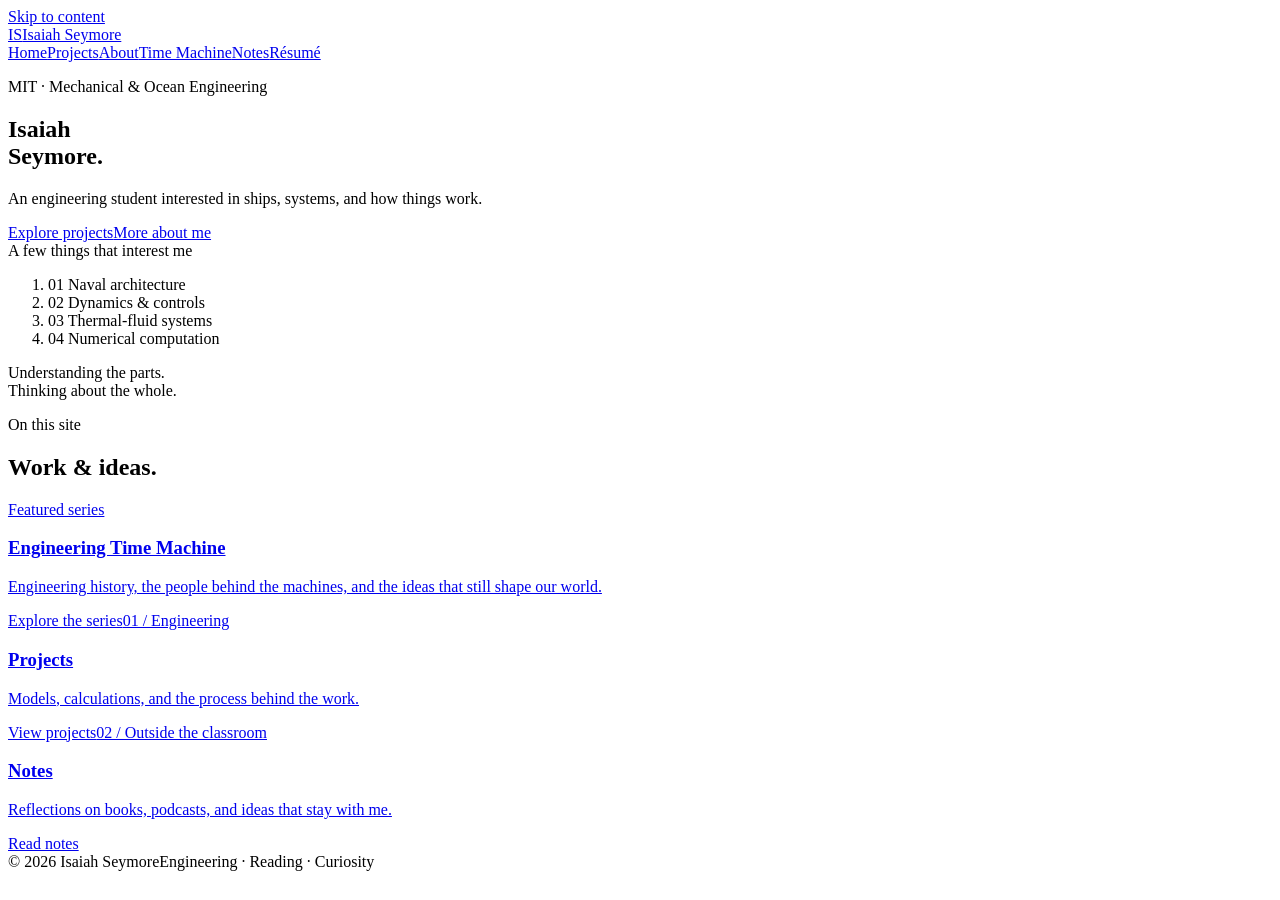
==== index.html @ 8a026915 "Add files via upload" ====
<!doctype html>
<html lang="en"><head><meta charset="utf-8"><meta name="viewport" content="width=device-width, initial-scale=1"><title>Home | Isaiah Seymore</title><meta name="description" content="Isaiah Seymore, Mechanical &amp; Ocean Engineering student at MIT. Engineering interests, projects, and notes."><meta name="theme-color" content="#102d44"><link rel="icon" href="assets/favicon.svg" type="image/svg+xml"><link rel="stylesheet" href="assets/style.css"><script src="assets/main.js" defer></script></head>
<body><a class="skip" href="#main">Skip to content</a><header class="site-header"><div class="shell header-inner"><a class="brand" href="index.html"><span class="monogram" aria-hidden="true">IS</span><span>Isaiah Seymore</span></a><button class="menu-toggle" aria-expanded="false" aria-controls="navigation" hidden>Menu</button><nav id="navigation" aria-label="Main navigation"><a href="index.html" aria-current="page">Home</a><a href="projects.html">Projects</a><a href="about.html">About</a><a href="engineering-time-machine.html">Time Machine</a><a href="notes.html">Notes</a><a href="resume.html">Résumé</a></nav></div></header>
<main id="main"><section class="hero"><div class="shell hero-grid"><div><p class="eyebrow">MIT · Mechanical & Ocean Engineering</p><h1>Isaiah<br>Seymore<span class="accent">.</span></h1><p class="intro">An engineering student interested in ships, systems, and how things work.</p><div class="actions"><a class="button" href="projects.html">Explore projects</a><a class="text-link" href="about.html">More about me</a></div></div><aside class="hero-aside"><span class="index-label">A few things that interest me</span><ol class="interest-list"><li><span>01</span> Naval architecture</li><li><span>02</span> Dynamics & controls</li><li><span>03</span> Thermal-fluid systems</li><li><span>04</span> Numerical computation</li></ol><p>Understanding the parts.<br>Thinking about the whole.</p></aside></div></section><section class="shell section"><div class="section-heading"><p class="eyebrow">On this site</p><h2>Work & ideas.</h2></div><div class="feature-grid"><a class="feature series-feature" href="engineering-time-machine.html"><span class="number">Featured series</span><h3>Engineering Time Machine</h3><p>Engineering history, the people behind the machines, and the ideas that still shape our world.</p><span class="feature-link">Explore the series</span></a><a class="feature" href="projects.html"><span class="number">01 / Engineering</span><h3>Projects</h3><p>Models, calculations, and the process behind the work.</p><span class="feature-link">View projects</span></a><a class="feature" href="notes.html"><span class="number">02 / Outside the classroom</span><h3>Notes</h3><p>Reflections on books, podcasts, and ideas that stay with me.</p><span class="feature-link">Read notes</span></a></div></section></main><footer class="shell"><span>© <span data-year>2026</span> Isaiah Seymore</span><span>Engineering · Reading · Curiosity</span></footer></body></html>
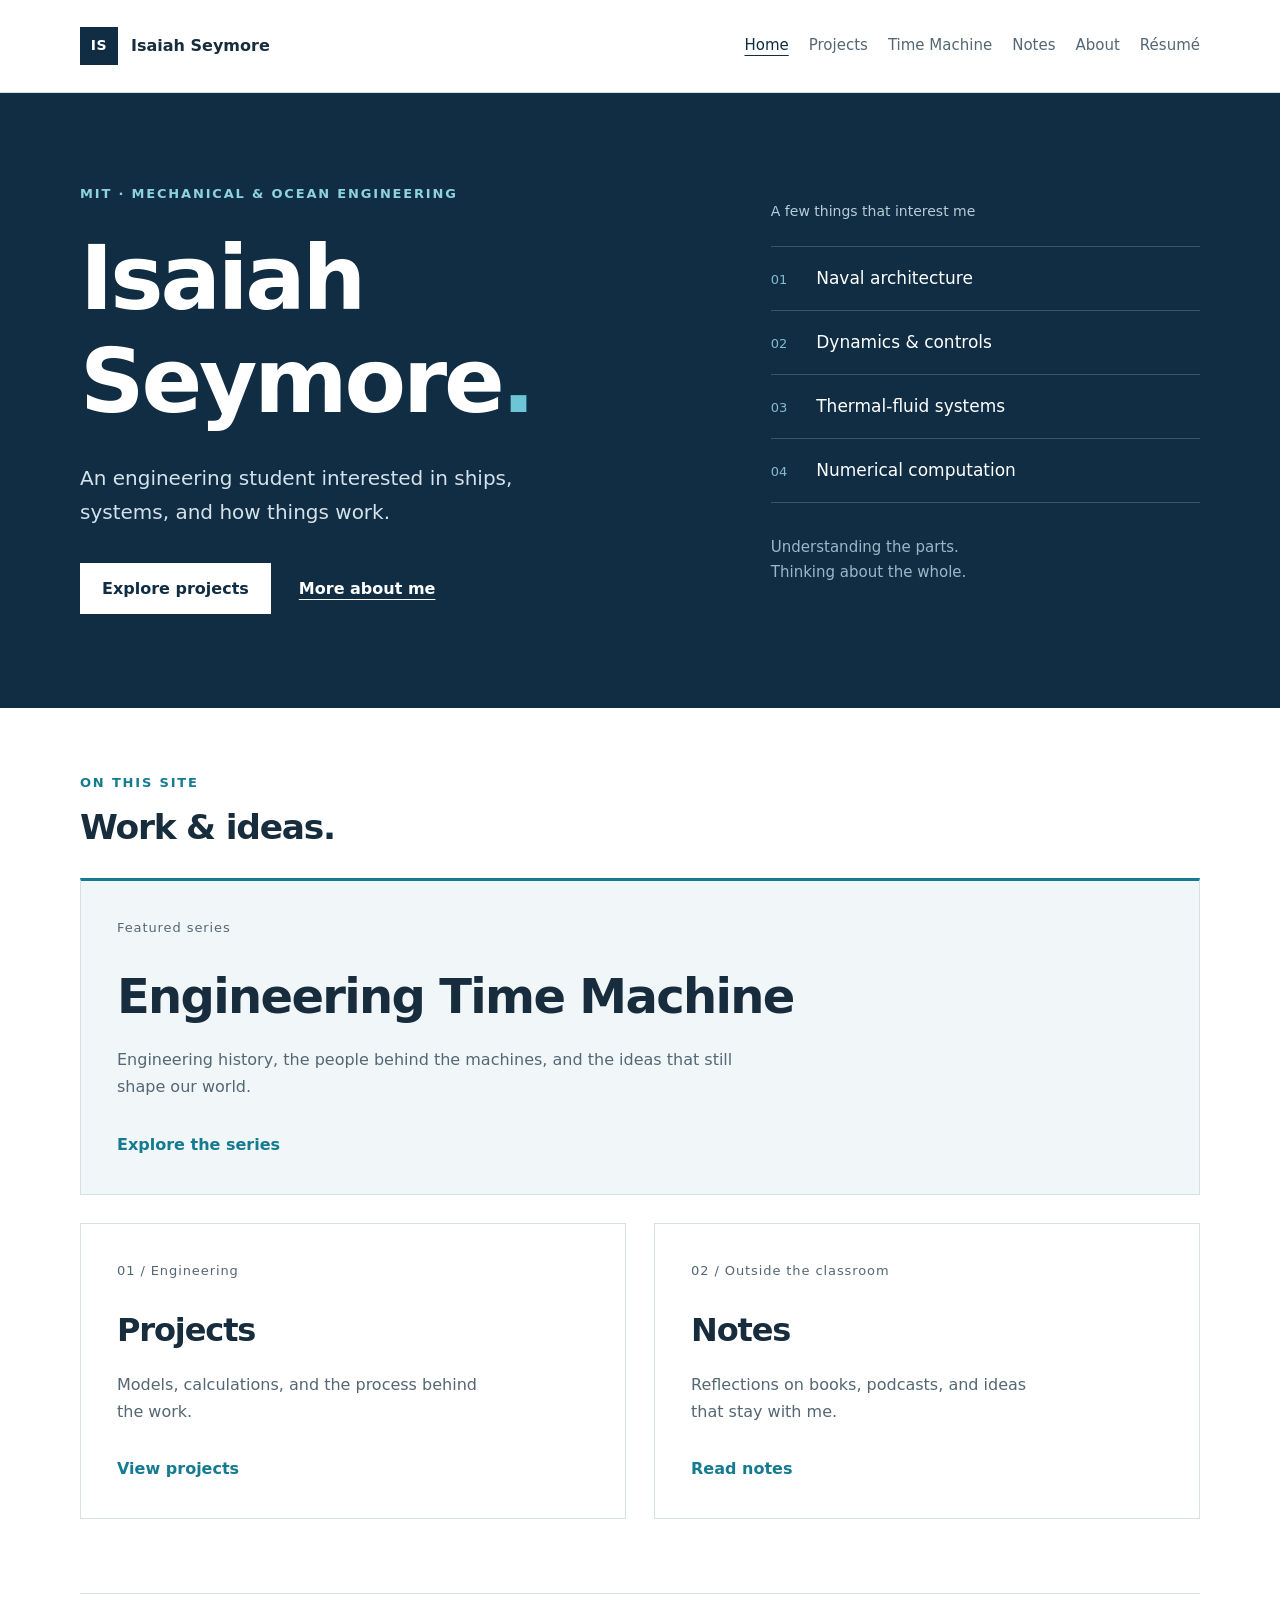
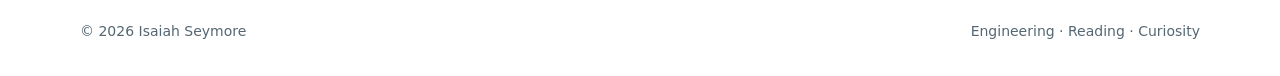
==== commit ca4163ea: "Update index.html" ====
--- a/index.html
+++ b/index.html
@@ -1,4 +1,4 @@
 <!doctype html>
 <html lang="en"><head><meta charset="utf-8"><meta name="viewport" content="width=device-width, initial-scale=1"><title>Home | Isaiah Seymore</title><meta name="description" content="Isaiah Seymore, Mechanical &amp; Ocean Engineering student at MIT. Engineering interests, projects, and notes."><meta name="theme-color" content="#102d44"><link rel="icon" href="assets/favicon.svg" type="image/svg+xml"><link rel="stylesheet" href="assets/style.css"><script src="assets/main.js" defer></script></head>
-<body><a class="skip" href="#main">Skip to content</a><header class="site-header"><div class="shell header-inner"><a class="brand" href="index.html"><span class="monogram" aria-hidden="true">IS</span><span>Isaiah Seymore</span></a><button class="menu-toggle" aria-expanded="false" aria-controls="navigation" hidden>Menu</button><nav id="navigation" aria-label="Main navigation"><a href="index.html" aria-current="page">Home</a><a href="projects.html">Projects</a><a href="about.html">About</a><a href="engineering-time-machine.html">Time Machine</a><a href="notes.html">Notes</a><a href="resume.html">Résumé</a></nav></div></header>
+<body><a class="skip" href="#main">Skip to content</a><header class="site-header"><div class="shell header-inner"><a class="brand" href="index.html"><span class="monogram" aria-hidden="true">IS</span><span>Isaiah Seymore</span></a><button class="menu-toggle" aria-expanded="false" aria-controls="navigation" hidden>Menu</button><nav id="navigation" aria-label="Main navigation"><a href="index.html" aria-current="page">Home</a><a href="projects.html">Projects</a><a href="engineering-time-machine.html">Time Machine</a><a href="notes.html">Notes</a><a href="about.html">About</a><a href="resume.html">Résumé</a></nav></div></header>
 <main id="main"><section class="hero"><div class="shell hero-grid"><div><p class="eyebrow">MIT · Mechanical & Ocean Engineering</p><h1>Isaiah<br>Seymore<span class="accent">.</span></h1><p class="intro">An engineering student interested in ships, systems, and how things work.</p><div class="actions"><a class="button" href="projects.html">Explore projects</a><a class="text-link" href="about.html">More about me</a></div></div><aside class="hero-aside"><span class="index-label">A few things that interest me</span><ol class="interest-list"><li><span>01</span> Naval architecture</li><li><span>02</span> Dynamics & controls</li><li><span>03</span> Thermal-fluid systems</li><li><span>04</span> Numerical computation</li></ol><p>Understanding the parts.<br>Thinking about the whole.</p></aside></div></section><section class="shell section"><div class="section-heading"><p class="eyebrow">On this site</p><h2>Work & ideas.</h2></div><div class="feature-grid"><a class="feature series-feature" href="engineering-time-machine.html"><span class="number">Featured series</span><h3>Engineering Time Machine</h3><p>Engineering history, the people behind the machines, and the ideas that still shape our world.</p><span class="feature-link">Explore the series</span></a><a class="feature" href="projects.html"><span class="number">01 / Engineering</span><h3>Projects</h3><p>Models, calculations, and the process behind the work.</p><span class="feature-link">View projects</span></a><a class="feature" href="notes.html"><span class="number">02 / Outside the classroom</span><h3>Notes</h3><p>Reflections on books, podcasts, and ideas that stay with me.</p><span class="feature-link">Read notes</span></a></div></section></main><footer class="shell"><span>© <span data-year>2026</span> Isaiah Seymore</span><span>Engineering · Reading · Curiosity</span></footer></body></html>
--- a/assets/style.css
+++ b/assets/style.css
@@ -0,0 +1,7 @@
+/* Change these colors to personalize the entire site. */
+:root{--navy:#102d44;--ink:#172c3c;--muted:#546773;--accent:#147b90;--line:#d6e0e5;--paper:#fff;--soft:#f1f6f9}*{box-sizing:border-box}html{scroll-behavior:smooth}body{margin:0;color:var(--ink);background:var(--paper);font:1rem/1.7 system-ui,-apple-system,BlinkMacSystemFont,"Segoe UI",sans-serif}a{color:inherit;text-underline-offset:.3em}button{font:inherit}a:focus-visible,button:focus-visible{outline:3px solid #e0a529;outline-offset:5px}.shell{width:min(1120px,calc(100% - 64px));margin:auto}.site-header{border-bottom:1px solid var(--line)}.header-inner{min-height:92px;display:flex;align-items:center;justify-content:space-between;gap:24px}.brand{display:flex;align-items:center;gap:13px;font-weight:650;text-decoration:none}.monogram{display:grid;place-items:center;background:var(--navy);color:white;width:38px;height:38px;font-size:.875rem;letter-spacing:.05em}nav{display:flex;gap:26px;align-items:center}nav a{text-decoration:none;font-size:.9375rem;color:var(--muted);padding:8px 0}nav a:hover,nav a[aria-current]{color:var(--navy);text-decoration:underline}.hero{background:var(--navy);color:#fff}.hero-grid{display:grid;grid-template-columns:1.4fr 1fr;gap:90px;align-items:center;padding-top:90px;padding-bottom:94px}.eyebrow{text-transform:uppercase;letter-spacing:.14em;font-size:.8125rem;font-weight:650;color:var(--accent);margin:0 0 22px}.hero .eyebrow{color:#8cd3df}h1,h2,h3{line-height:1.15;letter-spacing:-.035em;margin:0 0 22px}h1{font-size:clamp(3.2rem,7vw,6.5rem);font-weight:650}h2{font-size:2.15rem;font-weight:600}h3{font-size:1.5rem;font-weight:600}.accent{color:var(--accent)}.hero .accent{color:#6cc6d5}.intro{font-size:1.25rem;max-width:480px;color:#d4e2eb;margin:28px 0}.actions{display:flex;align-items:center;gap:28px;margin-top:34px;flex-wrap:wrap}.button{display:inline-block;background:#fff;color:var(--navy);padding:12px 22px;text-decoration:none;font-weight:650}.button:hover{background:#def0f4}.text-link{font-weight:600}.index-label{font-size:.875rem;color:#b8ccd8}.interest-list{list-style:none;padding:0;margin:22px 0 32px}.interest-list li{border-top:1px solid #37556b;padding:17px 0;font-size:1.0625rem}.interest-list li:last-child{border-bottom:1px solid #37556b}.interest-list span{color:#83bbce;font-size:.8125rem;display:inline-block;width:40px}.hero-aside>p{color:#9eb7c7;font-size:.9375rem}.section{padding-top:64px;padding-bottom:74px}.section-heading{margin-bottom:30px}.section-heading .eyebrow{margin-bottom:14px}.feature-grid{display:grid;grid-template-columns:1fr 1fr;gap:28px}.feature{display:block;text-decoration:none;border:1px solid var(--line);padding:36px;transition:background .15s}.feature:hover{background:var(--soft)}.number{display:block;color:var(--muted);font-size:.8125rem;letter-spacing:.07em;margin-bottom:30px}.feature h3{font-size:2rem}.feature p{max-width:370px;color:var(--muted)}.feature-link{display:block;margin-top:30px;font-weight:600;color:var(--accent)}.page-heading{padding-top:76px;padding-bottom:50px;border-bottom:1px solid var(--line)}.page-heading h1{font-size:clamp(3rem,6vw,5rem)}.lead{font-size:1.25rem;max-width:750px;color:var(--muted);margin-bottom:0}.split{display:grid;grid-template-columns:1.6fr 1fr;gap:72px}.split h2:not(:first-child){margin-top:45px}.info-panel{background:var(--soft);padding:30px;align-self:start}.info-panel h3{line-height:1.35}.empty-state{border-left:3px solid var(--accent);background:var(--soft);padding:28px 32px;margin-bottom:60px}.empty-state h2{font-size:1.65rem}.empty-state p{color:var(--muted);max-width:650px;margin:0}.empty-state .eyebrow{display:block}.small-grid{display:grid;grid-template-columns:repeat(3,1fr);gap:32px}.small-grid p{color:var(--muted)}.small-grid article{border-top:1px solid var(--line);padding-top:25px}.note-topics{margin-bottom:65px}.note-topics h2{font-size:1.7rem}.resume{max-width:900px}.resume-row{display:grid;grid-template-columns:1fr 2fr;gap:32px;border-bottom:1px solid var(--line);padding:20px 0 32px;margin-bottom:26px}.resume-row h2{font-size:1.3rem}.resume-row h3{font-size:1.3rem}.muted{color:var(--muted)}footer{border-top:1px solid var(--line);padding-top:26px;padding-bottom:32px;display:flex;justify-content:space-between;gap:20px;font-size:.875rem;color:var(--muted)}.skip{position:absolute;top:-100px;left:20px;padding:10px 16px;background:white;z-index:10}.skip:focus{top:10px}.menu-toggle{display:none;border:1px solid var(--line);padding:6px 14px;background:white;color:var(--ink)}.article{max-width:760px}.article h2{margin-top:42px;font-size:1.75rem}.article blockquote{border-left:3px solid var(--accent);margin:30px 0;padding:0 25px;color:var(--muted)}.post-link{display:block;padding:25px 0;border-top:1px solid var(--line);text-decoration:none}.post-link:hover h3{text-decoration:underline}.post-link p{color:var(--muted)}
+@media(max-width:800px){.header-inner{flex-wrap:wrap;padding-top:20px;padding-bottom:20px}.hero-grid{gap:40px;grid-template-columns:1fr;padding:58px 0}.hero-aside{max-width:520px}.split{grid-template-columns:1fr;gap:30px}.small-grid{grid-template-columns:1fr}.small-grid .number{margin-bottom:15px}.feature-grid{gap:20px}.feature{padding:25px}nav{gap:19px}.page-heading{padding-top:52px}.section{padding-top:45px;padding-bottom:50px}}
+@media(max-width:560px){.shell{width:calc(100% - 40px)}.menu-toggle:not([hidden]){display:block}.header-inner{gap:16px}nav{width:100%;flex-wrap:wrap;gap:10px 20px}.js nav:not(.open){display:none}.feature-grid{grid-template-columns:1fr}.hero-grid{padding:48px 0}.hero-aside{margin-top:10px}.resume-row{grid-template-columns:1fr;gap:0}footer{flex-direction:column;gap:5px}.empty-state{padding:25px}.actions{gap:22px}}
+@media(prefers-reduced-motion:reduce){html{scroll-behavior:auto}*{transition:none!important}}@media print{.site-header,footer,.actions,.skip{display:none}.shell{width:100%}.page-heading,.section{padding:20px 0}.hero{background:white;color:black}.hero-aside{display:none}}
+
+.series-feature{grid-column:1 / -1;background:var(--soft);border-top:3px solid var(--accent)}.series-feature h3{font-size:clamp(2rem,4vw,3rem)}.series-feature p{max-width:650px}.series-hero{background:var(--navy);color:white;padding:75px 0}.series-hero h1{font-size:clamp(2.7rem,6vw,5.5rem)}.series-hero .eyebrow{color:#8cd3df}.series-hero .accent{color:#6cc6d5}.series-hero .lead{color:#d4e2eb}.series-intro{max-width:700px;color:#d4e2eb;margin:25px 0}details{border-block:1px solid var(--line);padding:20px 0;margin:35px 0}summary{cursor:pointer;font-weight:600}audio,video{max-width:100%;width:100%}.article img{max-width:100%;height:auto}#episodes{scroll-margin-top:24px}@media(min-width:801px){nav{gap:20px}.header-inner{gap:20px}}@media(max-width:1050px) and (min-width:801px){.header-inner{flex-wrap:wrap;padding:20px 0}nav{width:100%}}
